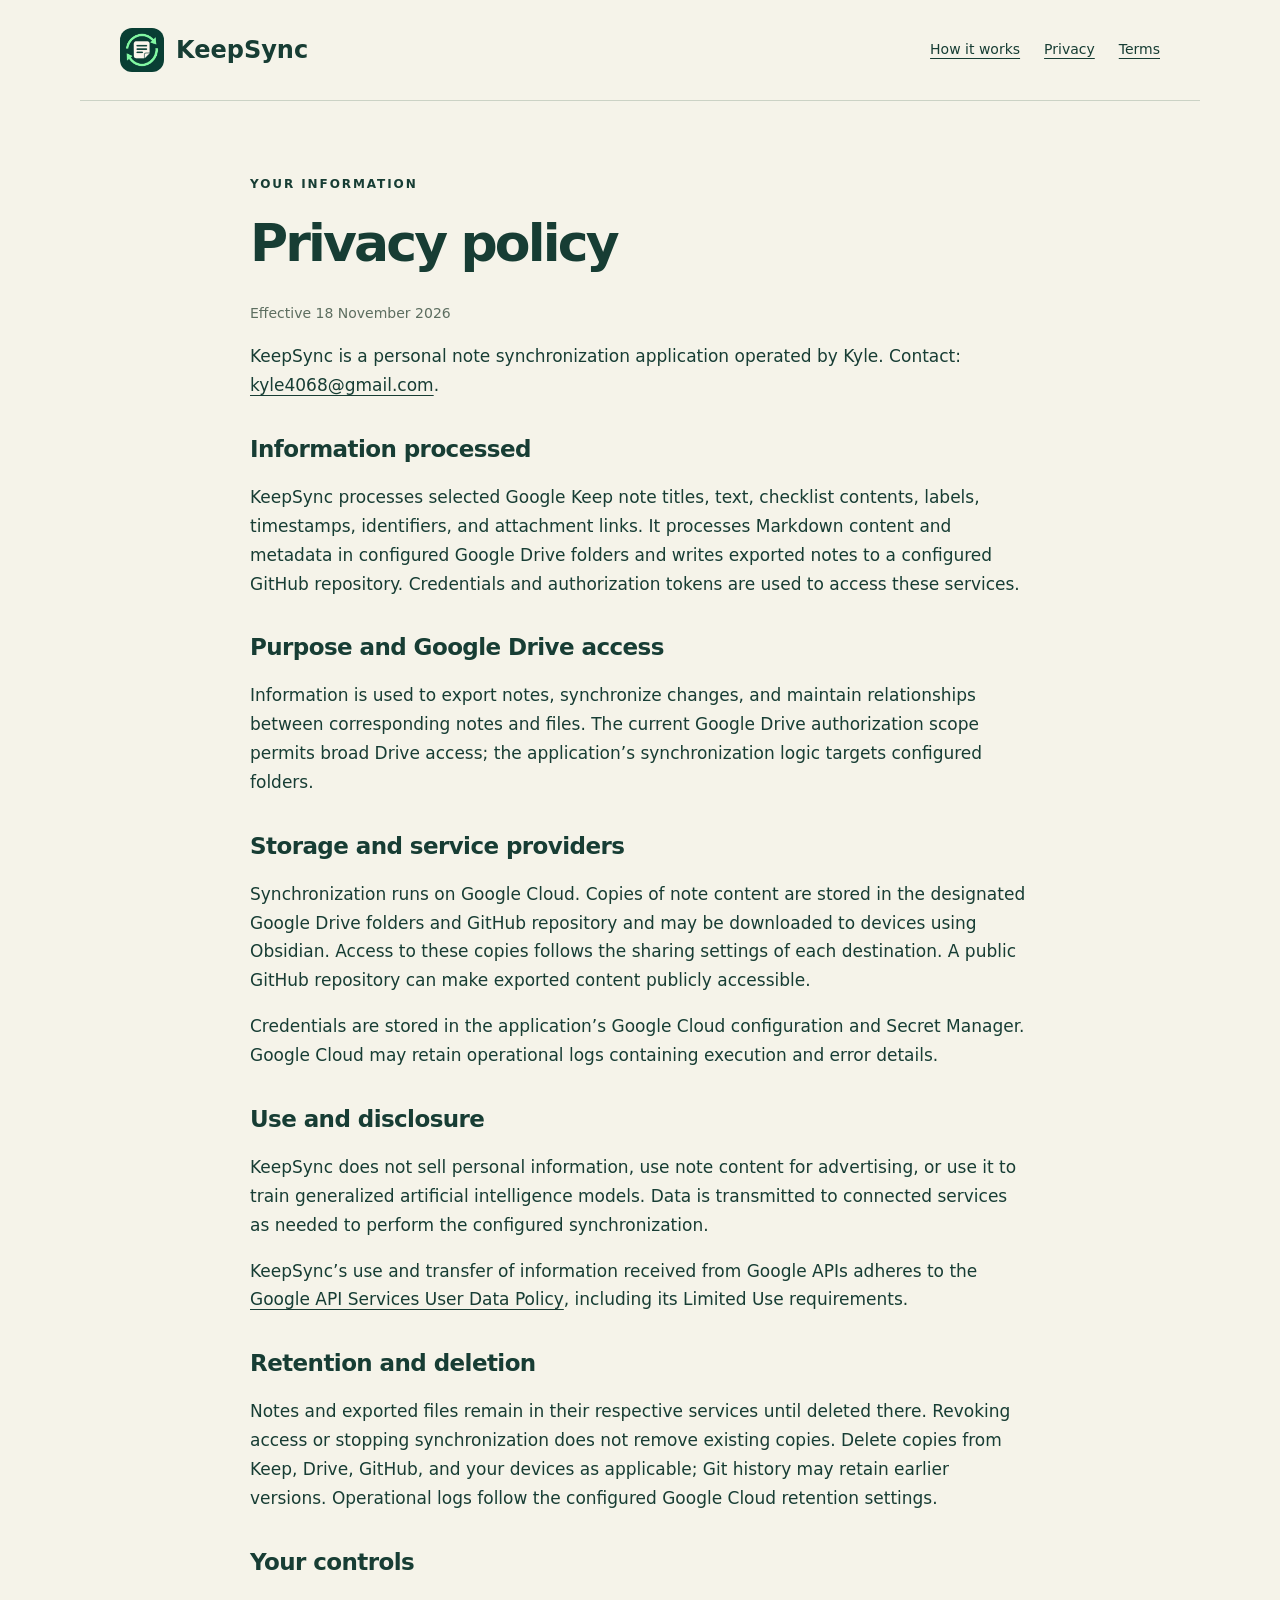
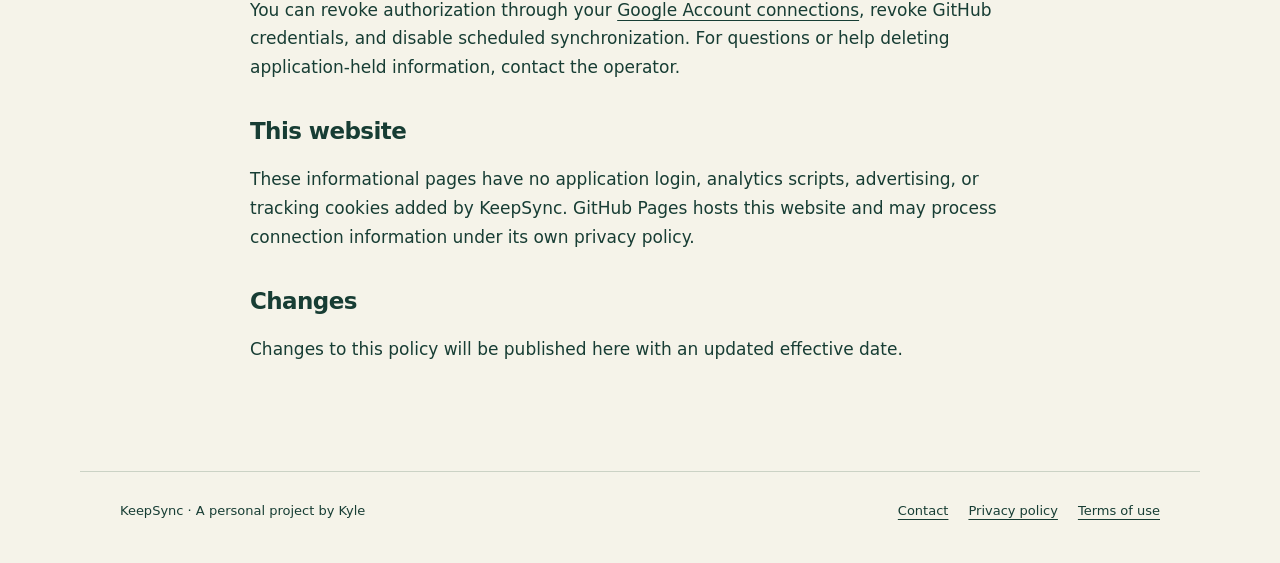
==== privacy.html @ 555c1d40 "Publish KeepSync branding website, privacy policy, terms and logo" ====
<!doctype html><html lang="en"><head><meta charset="utf-8"><meta name="viewport" content="width=device-width,initial-scale=1"><title>Privacy policy · KeepSync</title><meta name="description" content="How KeepSync processes note content, account authorization, and synchronized files."><link rel="icon" href="logo.png"><link rel="stylesheet" href="style.css"></head><body><header><a class="brand" href="./"><img src="logo.png" alt="">KeepSync</a><nav aria-label="Main navigation"><a href="./#how-it-works">How it works</a><a href="privacy.html">Privacy</a><a href="terms.html">Terms</a></nav></header><main><article class="legal"><div class="eyebrow">Your information</div><h1>Privacy policy</h1><p class="muted">Effective 18 November 2026</p><p>KeepSync is a personal note synchronization application operated by Kyle. Contact: <a href="mailto:kyle4068@gmail.com">kyle4068@gmail.com</a>.</p><h2>Information processed</h2><p>KeepSync processes selected Google Keep note titles, text, checklist contents, labels, timestamps, identifiers, and attachment links. It processes Markdown content and metadata in configured Google Drive folders and writes exported notes to a configured GitHub repository. Credentials and authorization tokens are used to access these services.</p><h2>Purpose and Google Drive access</h2><p>Information is used to export notes, synchronize changes, and maintain relationships between corresponding notes and files. The current Google Drive authorization scope permits broad Drive access; the application’s synchronization logic targets configured folders.</p><h2>Storage and service providers</h2><p>Synchronization runs on Google Cloud. Copies of note content are stored in the designated Google Drive folders and GitHub repository and may be downloaded to devices using Obsidian. Access to these copies follows the sharing settings of each destination. A public GitHub repository can make exported content publicly accessible.</p><p>Credentials are stored in the application’s Google Cloud configuration and Secret Manager. Google Cloud may retain operational logs containing execution and error details.</p><h2>Use and disclosure</h2><p>KeepSync does not sell personal information, use note content for advertising, or use it to train generalized artificial intelligence models. Data is transmitted to connected services as needed to perform the configured synchronization.</p><p>KeepSync’s use and transfer of information received from Google APIs adheres to the <a href="https://developers.google.com/terms/api-services-user-data-policy">Google API Services User Data Policy</a>, including its Limited Use requirements.</p><h2>Retention and deletion</h2><p>Notes and exported files remain in their respective services until deleted there. Revoking access or stopping synchronization does not remove existing copies. Delete copies from Keep, Drive, GitHub, and your devices as applicable; Git history may retain earlier versions. Operational logs follow the configured Google Cloud retention settings.</p><h2>Your controls</h2><p>You can revoke authorization through your <a href="https://myaccount.google.com/permissions">Google Account connections</a>, revoke GitHub credentials, and disable scheduled synchronization. For questions or help deleting application-held information, contact the operator.</p><h2>This website</h2><p>These informational pages have no application login, analytics scripts, advertising, or tracking cookies added by KeepSync. GitHub Pages hosts this website and may process connection information under its own privacy policy.</p><h2>Changes</h2><p>Changes to this policy will be published here with an updated effective date.</p></article></main><footer><span>KeepSync · A personal project by Kyle</span><div class="footerlinks"><a href="mailto:kyle4068@gmail.com">Contact</a><a href="privacy.html">Privacy policy</a><a href="terms.html">Terms of use</a></div></footer></body></html>
---- style.css ----
*{box-sizing:border-box}body{margin:0;background:#f5f3e9;color:#173d34;font:17px/1.7 system-ui,sans-serif}a{color:inherit;text-underline-offset:4px}header,main,footer{max-width:1120px;margin:auto;padding:28px 40px}header{display:flex;justify-content:space-between;align-items:center;border-bottom:1px solid #cbd2c5}.brand{font-size:24px;font-weight:750;text-decoration:none;display:flex;gap:12px;align-items:center}.brand img{width:44px;height:44px;border-radius:12px}nav{display:flex;gap:24px;font-size:14px}h1{font-size:clamp(42px,7vw,84px);line-height:1.06;letter-spacing:-.055em;max-width:820px;margin:22px 0 30px}h2{font-size:28px;line-height:1.25;letter-spacing:-.025em}h3{font-size:20px}.eyebrow{font-size:12px;letter-spacing:.16em;text-transform:uppercase;font-weight:700}.hero{padding:65px 0 55px}.lead{max-width:650px;font-size:21px;color:#4d6255}.button{display:inline-block;background:#173d34;color:#fff;padding:12px 22px;border-radius:6px;text-decoration:none;margin:16px 10px 0 0;font-size:15px}.secondary{background:transparent;border:1px solid #173d34;color:#173d34}.flow{background:#173d34;color:#f6f5e9;border-radius:18px;padding:36px;margin:18px 0 60px}.steps{display:grid;grid-template-columns:1fr 1fr 1fr;gap:28px}.steps span{font-size:12px;color:#b9dba1}section{margin:45px 0}code{background:#e5e9d9;padding:2px 6px;border-radius:4px;font-size:14px}.info{border-top:1px solid #cbd2c5;padding:28px 0;display:grid;grid-template-columns:1fr 2fr;gap:40px}.info p{margin-top:0}.legal{max-width:780px;margin:45px auto 80px}.legal h1{font-size:52px}.legal h2{margin-top:35px;font-size:23px}.muted{color:#5d6e60;font-size:14px}footer{border-top:1px solid #cbd2c5;display:flex;justify-content:space-between;font-size:13px;padding-bottom:40px}.footerlinks{display:flex;gap:20px}a:focus-visible{outline:3px solid #739a45;outline-offset:5px}@media(max-width:650px){header,main,footer{padding:22px}header{align-items:flex-start;gap:20px}nav{gap:12px;flex-wrap:wrap;justify-content:flex-end}.steps,.info{grid-template-columns:1fr;gap:12px}.hero{padding:40px 0}.flow{padding:24px}.legal h1{font-size:42px}footer{flex-direction:column;gap:16px}}
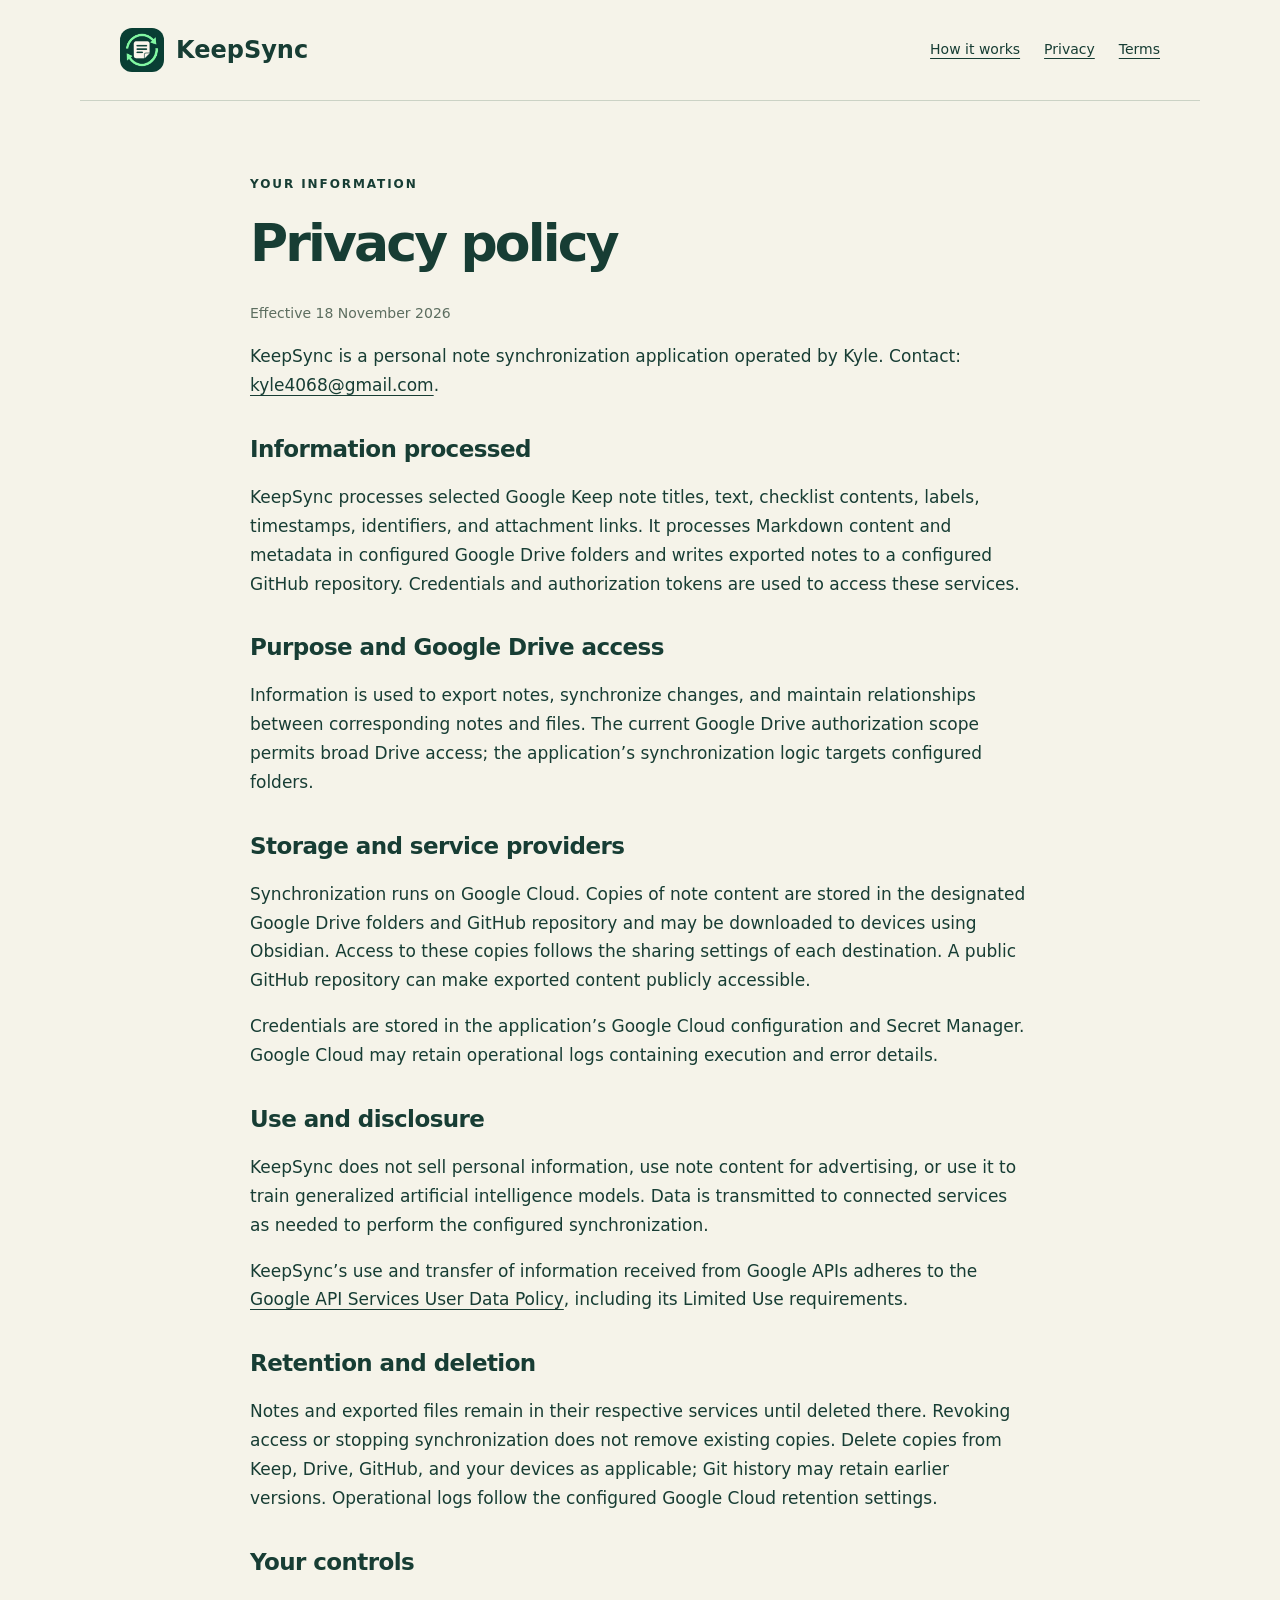
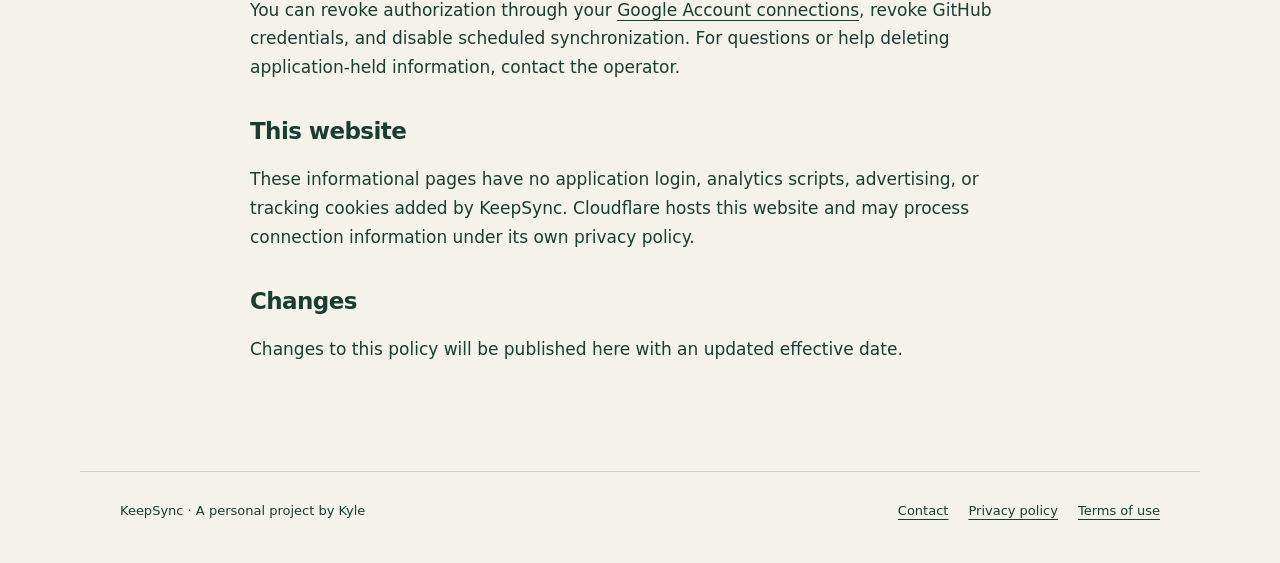
==== commit 0ad927b6: "Add Cloudflare hosting and OAuth branding URLs" ====
--- a/privacy.html
+++ b/privacy.html
@@ -1 +1 @@
-<!doctype html><html lang="en"><head><meta charset="utf-8"><meta name="viewport" content="width=device-width,initial-scale=1"><title>Privacy policy · KeepSync</title><meta name="description" content="How KeepSync processes note content, account authorization, and synchronized files."><link rel="icon" href="logo.png"><link rel="stylesheet" href="style.css"></head><body><header><a class="brand" href="./"><img src="logo.png" alt="">KeepSync</a><nav aria-label="Main navigation"><a href="./#how-it-works">How it works</a><a href="privacy.html">Privacy</a><a href="terms.html">Terms</a></nav></header><main><article class="legal"><div class="eyebrow">Your information</div><h1>Privacy policy</h1><p class="muted">Effective 18 November 2026</p><p>KeepSync is a personal note synchronization application operated by Kyle. Contact: <a href="mailto:kyle4068@gmail.com">kyle4068@gmail.com</a>.</p><h2>Information processed</h2><p>KeepSync processes selected Google Keep note titles, text, checklist contents, labels, timestamps, identifiers, and attachment links. It processes Markdown content and metadata in configured Google Drive folders and writes exported notes to a configured GitHub repository. Credentials and authorization tokens are used to access these services.</p><h2>Purpose and Google Drive access</h2><p>Information is used to export notes, synchronize changes, and maintain relationships between corresponding notes and files. The current Google Drive authorization scope permits broad Drive access; the application’s synchronization logic targets configured folders.</p><h2>Storage and service providers</h2><p>Synchronization runs on Google Cloud. Copies of note content are stored in the designated Google Drive folders and GitHub repository and may be downloaded to devices using Obsidian. Access to these copies follows the sharing settings of each destination. A public GitHub repository can make exported content publicly accessible.</p><p>Credentials are stored in the application’s Google Cloud configuration and Secret Manager. Google Cloud may retain operational logs containing execution and error details.</p><h2>Use and disclosure</h2><p>KeepSync does not sell personal information, use note content for advertising, or use it to train generalized artificial intelligence models. Data is transmitted to connected services as needed to perform the configured synchronization.</p><p>KeepSync’s use and transfer of information received from Google APIs adheres to the <a href="https://developers.google.com/terms/api-services-user-data-policy">Google API Services User Data Policy</a>, including its Limited Use requirements.</p><h2>Retention and deletion</h2><p>Notes and exported files remain in their respective services until deleted there. Revoking access or stopping synchronization does not remove existing copies. Delete copies from Keep, Drive, GitHub, and your devices as applicable; Git history may retain earlier versions. Operational logs follow the configured Google Cloud retention settings.</p><h2>Your controls</h2><p>You can revoke authorization through your <a href="https://myaccount.google.com/permissions">Google Account connections</a>, revoke GitHub credentials, and disable scheduled synchronization. For questions or help deleting application-held information, contact the operator.</p><h2>This website</h2><p>These informational pages have no application login, analytics scripts, advertising, or tracking cookies added by KeepSync. GitHub Pages hosts this website and may process connection information under its own privacy policy.</p><h2>Changes</h2><p>Changes to this policy will be published here with an updated effective date.</p></article></main><footer><span>KeepSync · A personal project by Kyle</span><div class="footerlinks"><a href="mailto:kyle4068@gmail.com">Contact</a><a href="privacy.html">Privacy policy</a><a href="terms.html">Terms of use</a></div></footer></body></html>+<!doctype html><html lang="en"><head><meta charset="utf-8"><meta name="viewport" content="width=device-width,initial-scale=1"><title>Privacy policy · KeepSync</title><meta name="description" content="How KeepSync processes note content, account authorization, and synchronized files."><link rel="icon" href="logo.png"><link rel="stylesheet" href="style.css"></head><body><header><a class="brand" href="./"><img src="logo.png" alt="">KeepSync</a><nav aria-label="Main navigation"><a href="./#how-it-works">How it works</a><a href="privacy.html">Privacy</a><a href="terms.html">Terms</a></nav></header><main><article class="legal"><div class="eyebrow">Your information</div><h1>Privacy policy</h1><p class="muted">Effective 18 November 2026</p><p>KeepSync is a personal note synchronization application operated by Kyle. Contact: <a href="mailto:kyle4068@gmail.com">kyle4068@gmail.com</a>.</p><h2>Information processed</h2><p>KeepSync processes selected Google Keep note titles, text, checklist contents, labels, timestamps, identifiers, and attachment links. It processes Markdown content and metadata in configured Google Drive folders and writes exported notes to a configured GitHub repository. Credentials and authorization tokens are used to access these services.</p><h2>Purpose and Google Drive access</h2><p>Information is used to export notes, synchronize changes, and maintain relationships between corresponding notes and files. The current Google Drive authorization scope permits broad Drive access; the application’s synchronization logic targets configured folders.</p><h2>Storage and service providers</h2><p>Synchronization runs on Google Cloud. Copies of note content are stored in the designated Google Drive folders and GitHub repository and may be downloaded to devices using Obsidian. Access to these copies follows the sharing settings of each destination. A public GitHub repository can make exported content publicly accessible.</p><p>Credentials are stored in the application’s Google Cloud configuration and Secret Manager. Google Cloud may retain operational logs containing execution and error details.</p><h2>Use and disclosure</h2><p>KeepSync does not sell personal information, use note content for advertising, or use it to train generalized artificial intelligence models. Data is transmitted to connected services as needed to perform the configured synchronization.</p><p>KeepSync’s use and transfer of information received from Google APIs adheres to the <a href="https://developers.google.com/terms/api-services-user-data-policy">Google API Services User Data Policy</a>, including its Limited Use requirements.</p><h2>Retention and deletion</h2><p>Notes and exported files remain in their respective services until deleted there. Revoking access or stopping synchronization does not remove existing copies. Delete copies from Keep, Drive, GitHub, and your devices as applicable; Git history may retain earlier versions. Operational logs follow the configured Google Cloud retention settings.</p><h2>Your controls</h2><p>You can revoke authorization through your <a href="https://myaccount.google.com/permissions">Google Account connections</a>, revoke GitHub credentials, and disable scheduled synchronization. For questions or help deleting application-held information, contact the operator.</p><h2>This website</h2><p>These informational pages have no application login, analytics scripts, advertising, or tracking cookies added by KeepSync. Cloudflare hosts this website and may process connection information under its own privacy policy.</p><h2>Changes</h2><p>Changes to this policy will be published here with an updated effective date.</p></article></main><footer><span>KeepSync · A personal project by Kyle</span><div class="footerlinks"><a href="mailto:kyle4068@gmail.com">Contact</a><a href="privacy.html">Privacy policy</a><a href="terms.html">Terms of use</a></div></footer></body></html>
